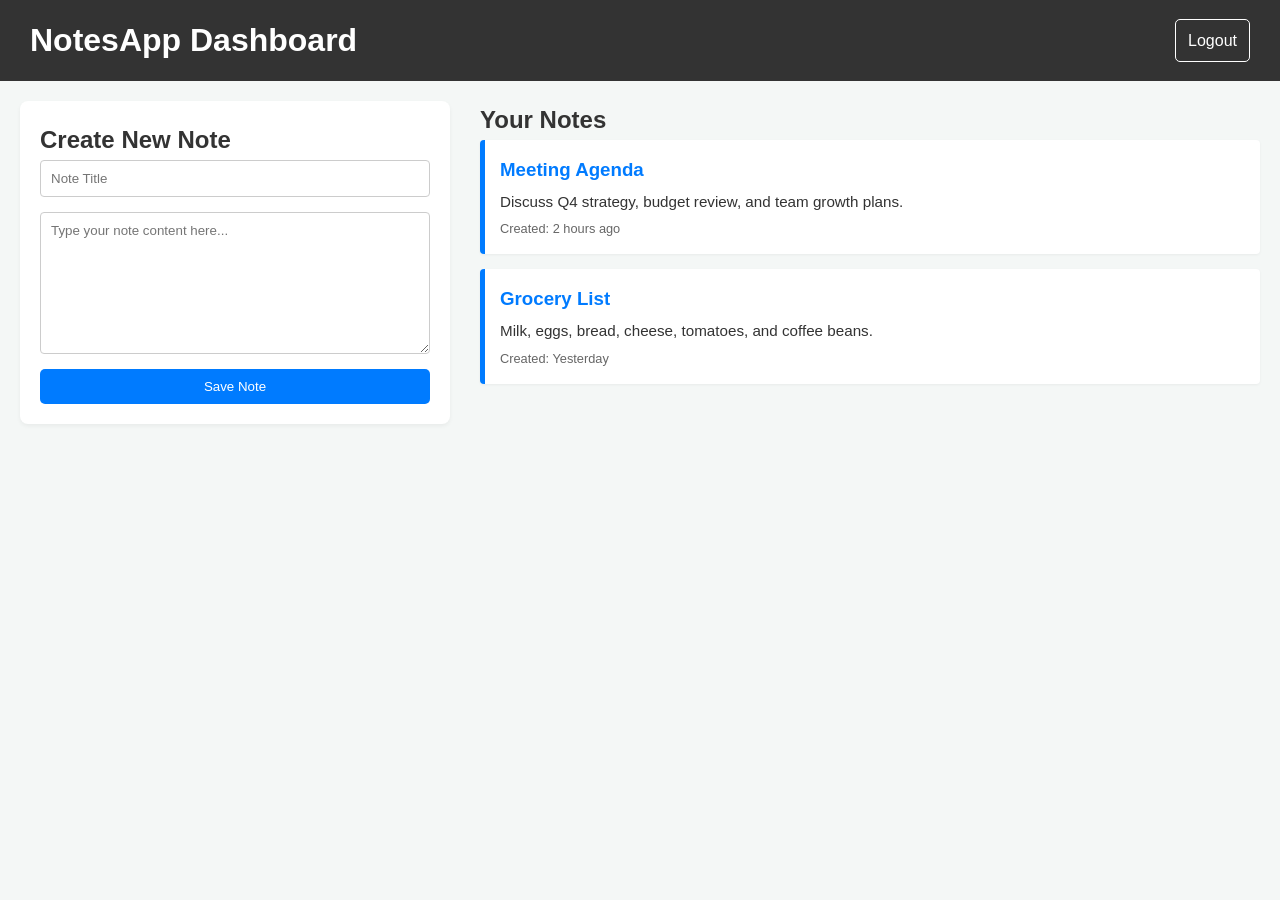
==== dashboard.html @ 7885bd53 "Add files via upload Initial UI files" ====
<!DOCTYPE html>
<html lang="en">
<head>
    <meta charset="UTF-8">
    <meta name="viewport" content="width=device-width, initial-scale=1.0">
    <title>Dashboard - NotesApp</title>
    <link rel="stylesheet" href="style.css">
</head>
<body>
    <header class="navbar">
        <h1>NotesApp Dashboard</h1>
        <a href="login.html" class="logout-btn">Logout</a>
    </header>
    
    <div class="dashboard-layout">
        <aside class="create-note-section">
            <h2>Create New Note</h2>
            <form class="note-form">
                <input type="text" placeholder="Note Title" required>
                <textarea placeholder="Type your note content here..." rows="8" required></textarea>
                <button type="submit" class="primary-btn">Save Note</button>
            </form>
        </aside>
    
        <main class="notes-list-section">
            <h2>Your Notes</h2>
            <div class="note-card">
                <h3>Meeting Agenda</h3>
                <p>Discuss Q4 strategy, budget review, and team growth plans.</p>
                <small>Created: 2 hours ago</small>
            </div>
            <div class="note-card">
                <h3>Grocery List</h3>
                <p>Milk, eggs, bread, cheese, tomatoes, and coffee beans.</p>
                <small>Created: Yesterday</small>
            </div>
        </main>
    </div>
</body>
</html>
---- style.css ----
/* Basic Reset & Font Setup */
* {
    box-sizing: border-box;
    margin: 0;
    padding: 0;
}

body {
    font-family: sans-serif;
    line-height: 1.6;
    background-color: #f4f7f6; /* Light gray background */
    color: #333;
}

/* --- Common UI Components --- */

.primary-btn {
    background-color: #007bff; /* Blue */
    color: white;
    padding: 10px 15px;
    border: none;
    border-radius: 5px;
    cursor: pointer;
    transition: background-color 0.3s;
}

.primary-btn:hover {
    background-color: #0056b3;
}

/* --- Authentication Page Styles (login.html and register.html) --- */

.auth-container {
    max-width: 400px;
    margin: 100px auto; /* Center the form on the page */
    padding: 30px;
    background: white;
    border-radius: 8px;
    box-shadow: 0 4px 6px rgba(0, 0, 0, 0.1);
    text-align: center;
}

.auth-form {
    display: flex;
    flex-direction: column;
    gap: 15px;
    margin-top: 20px;
}

.auth-form label {
    text-align: left;
    font-weight: bold;
}

.auth-form input {
    padding: 10px;
    border: 1px solid #ccc;
    border-radius: 4px;
    width: 100%;
}

.auth-container p {
    margin-top: 15px;
    font-size: 0.9em;
}

/* --- Dashboard Styles (dashboard.html) --- */

.navbar {
    background-color: #333;
    color: white;
    padding: 15px 30px;
    display: flex;
    justify-content: space-between;
    align-items: center;
}

.logout-btn {
    color: white;
    text-decoration: none;
    padding: 8px 12px;
    border: 1px solid white;
    border-radius: 5px;
    transition: background-color 0.3s;
}

.logout-btn:hover {
    background-color: #555;
}

.dashboard-layout {
    display: flex;
    padding: 20px;
    gap: 30px;
}

.create-note-section {
    flex: 1; /* Takes up 1 part of the space (for creation form) */
    padding: 20px;
    background: white;
    border-radius: 8px;
    box-shadow: 0 2px 4px rgba(0, 0, 0, 0.05);
    height: fit-content; /* Only take required height */
}

.notes-list-section {
    flex: 2; /* Takes up 2 parts of the space (for viewing notes) */
}

.note-form {
    display: flex;
    flex-direction: column;
    gap: 15px;
}

.note-form input,
.note-form textarea {
    padding: 10px;
    border: 1px solid #ccc;
    border-radius: 4px;
    font-family: inherit; /* Inherit font from body */
}

/* --- Note Card Styles --- */

.note-card {
    background: white;
    padding: 15px;
    border-left: 5px solid #007bff; /* Blue accent color */
    margin-bottom: 15px;
    border-radius: 4px;
    box-shadow: 0 1px 3px rgba(0, 0, 0, 0.05);
}

.note-card h3 {
    margin-bottom: 5px;
    color: #007bff;
}

.note-card p {
    margin-bottom: 5px;
    font-size: 0.95em;
}

.note-card small {
    color: #666;
    font-size: 0.8em;
    display: block; /* Make sure the date/time is on its own line */
}
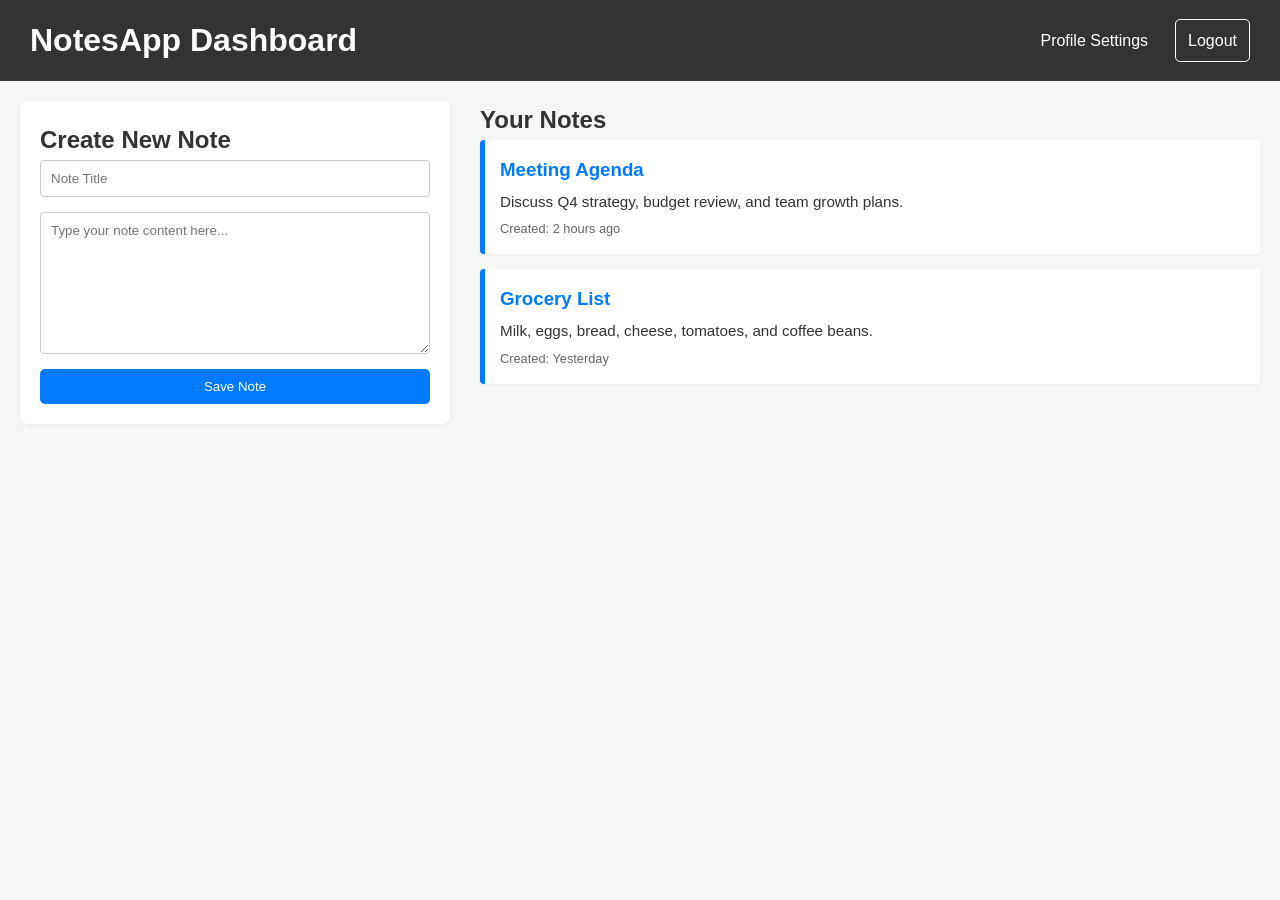
==== commit 2ba766dc: "Add user profile settings page and update dashboard navbar Co-authored-by: JyothishreeVDaroji <22343" ====
--- a/dashboard.html
+++ b/dashboard.html
@@ -9,7 +9,10 @@
 <body>
     <header class="navbar">
         <h1>NotesApp Dashboard</h1>
-        <a href="login.html" class="logout-btn">Logout</a>
+        <nav class="navbar-links">
+            <a href="profile.html" class="nav-link">Profile Settings</a>
+            <a href="login.html" class="logout-btn">Logout</a>
+        </nav>
     </header>
     
     <div class="dashboard-layout">
--- a/style.css
+++ b/style.css
@@ -146,4 +146,72 @@
     color: #666;
     font-size: 0.8em;
     display: block; /* Make sure the date/time is on its own line */
+}
+
+/* --- Navbar Links --- */
+
+.navbar-links {
+    display: flex;
+    align-items: center;
+    gap: 15px;
+}
+
+.nav-link {
+    color: white;
+    text-decoration: none;
+    padding: 8px 12px;
+    border-radius: 5px;
+    transition: background-color 0.3s;
+}
+
+.nav-link:hover {
+    background-color: #555;
+}
+
+/* --- Profile Settings Page Styles (profile.html) --- */
+
+.profile-container {
+    max-width: 600px;
+    margin: 40px auto;
+    padding: 0 20px;
+}
+
+.profile-container h2 {
+    margin-bottom: 25px;
+    font-size: 1.6em;
+    color: #333;
+}
+
+.profile-section {
+    background: white;
+    padding: 25px;
+    border-radius: 8px;
+    box-shadow: 0 2px 4px rgba(0, 0, 0, 0.08);
+    margin-bottom: 25px;
+}
+
+.profile-section h3 {
+    margin-bottom: 20px;
+    font-size: 1.1em;
+    color: #555;
+    border-bottom: 1px solid #eee;
+    padding-bottom: 10px;
+}
+
+.profile-form {
+    display: flex;
+    flex-direction: column;
+    gap: 12px;
+}
+
+.profile-form label {
+    font-weight: bold;
+    font-size: 0.95em;
+}
+
+.profile-form input {
+    padding: 10px;
+    border: 1px solid #ccc;
+    border-radius: 4px;
+    width: 100%;
 }
